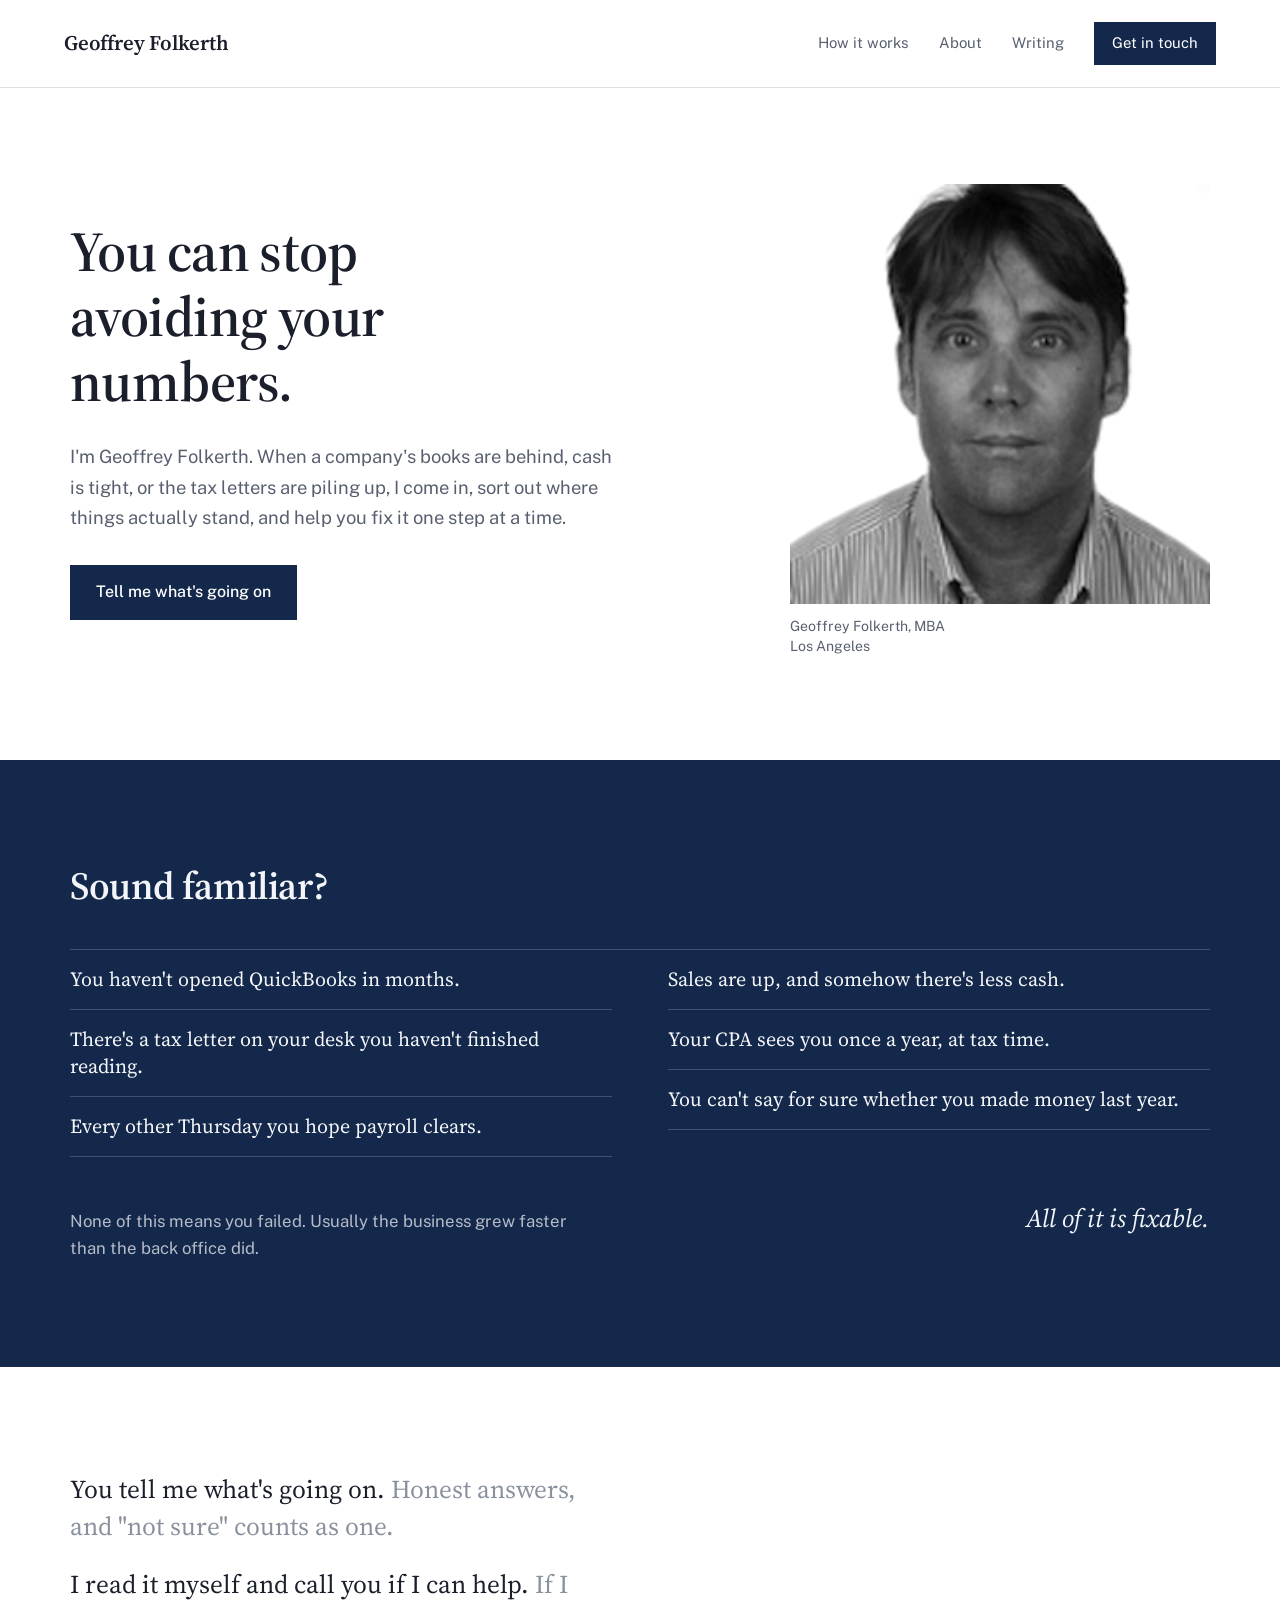
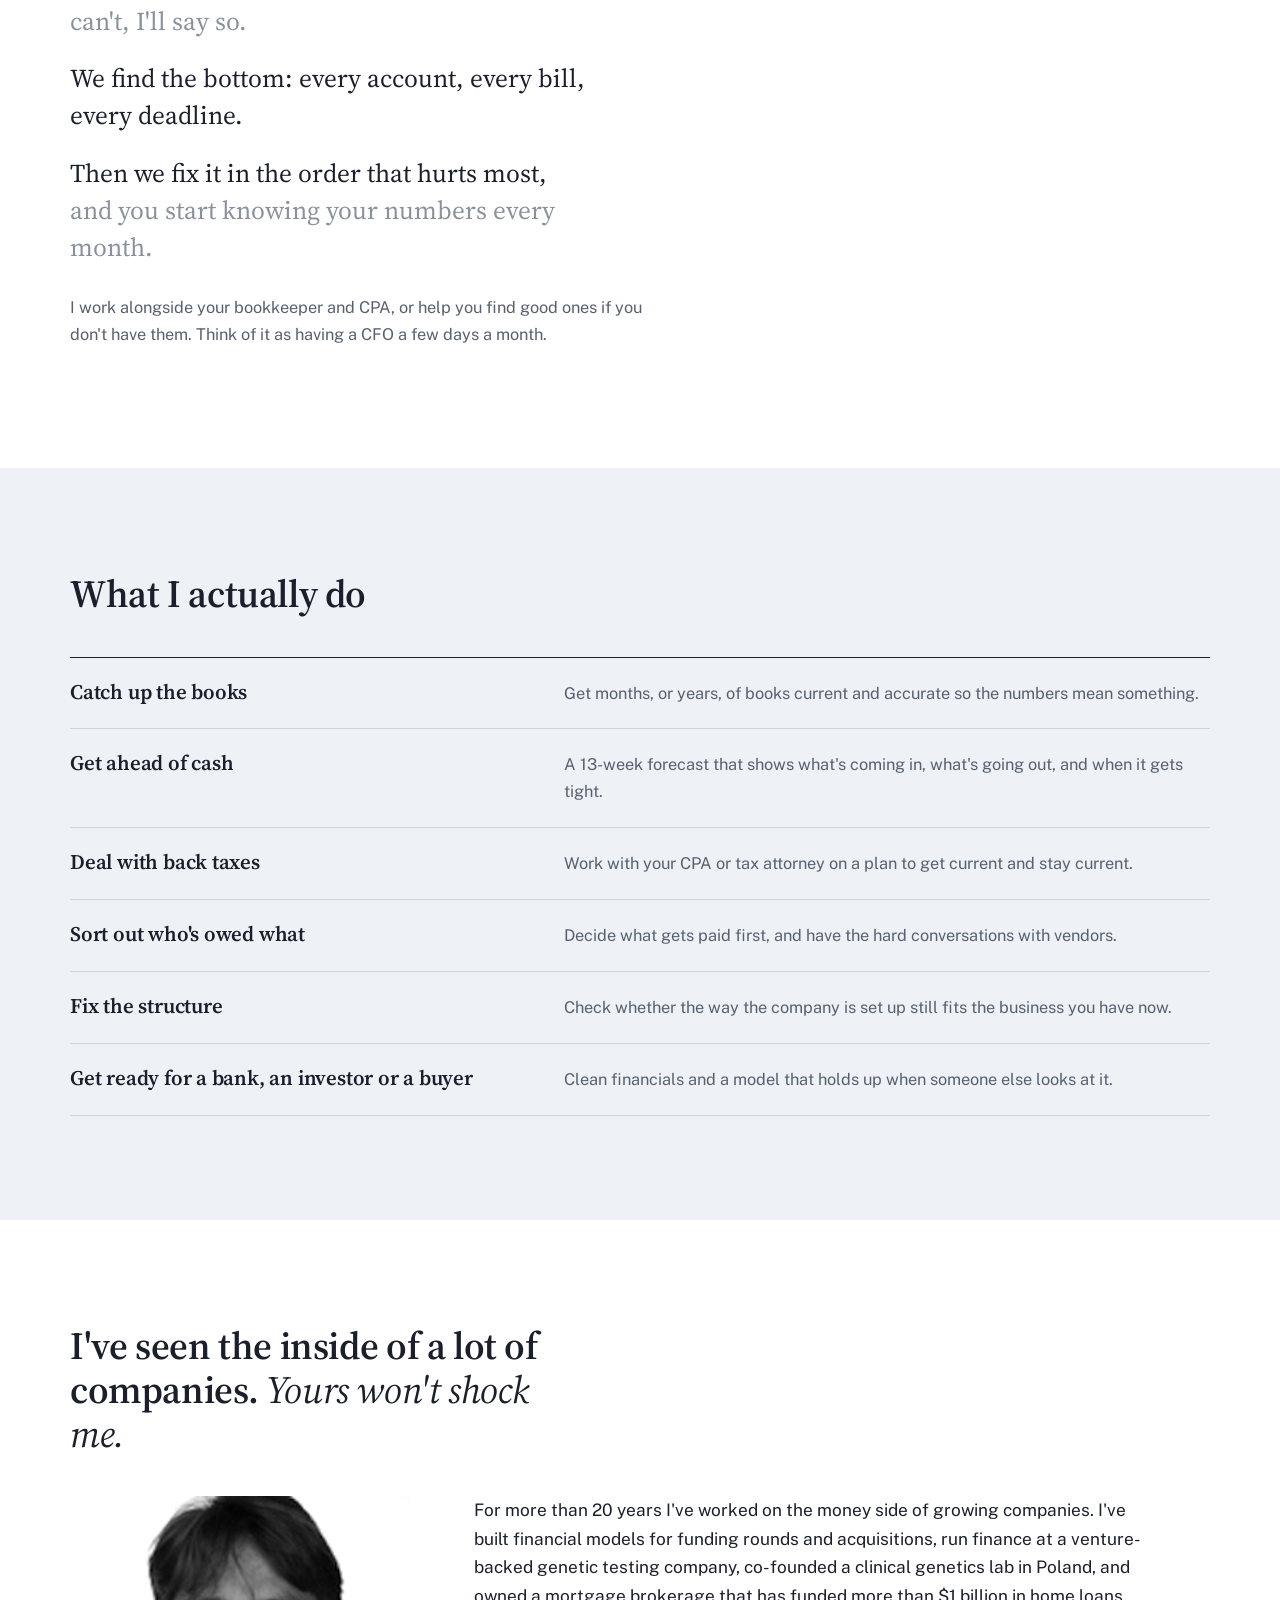
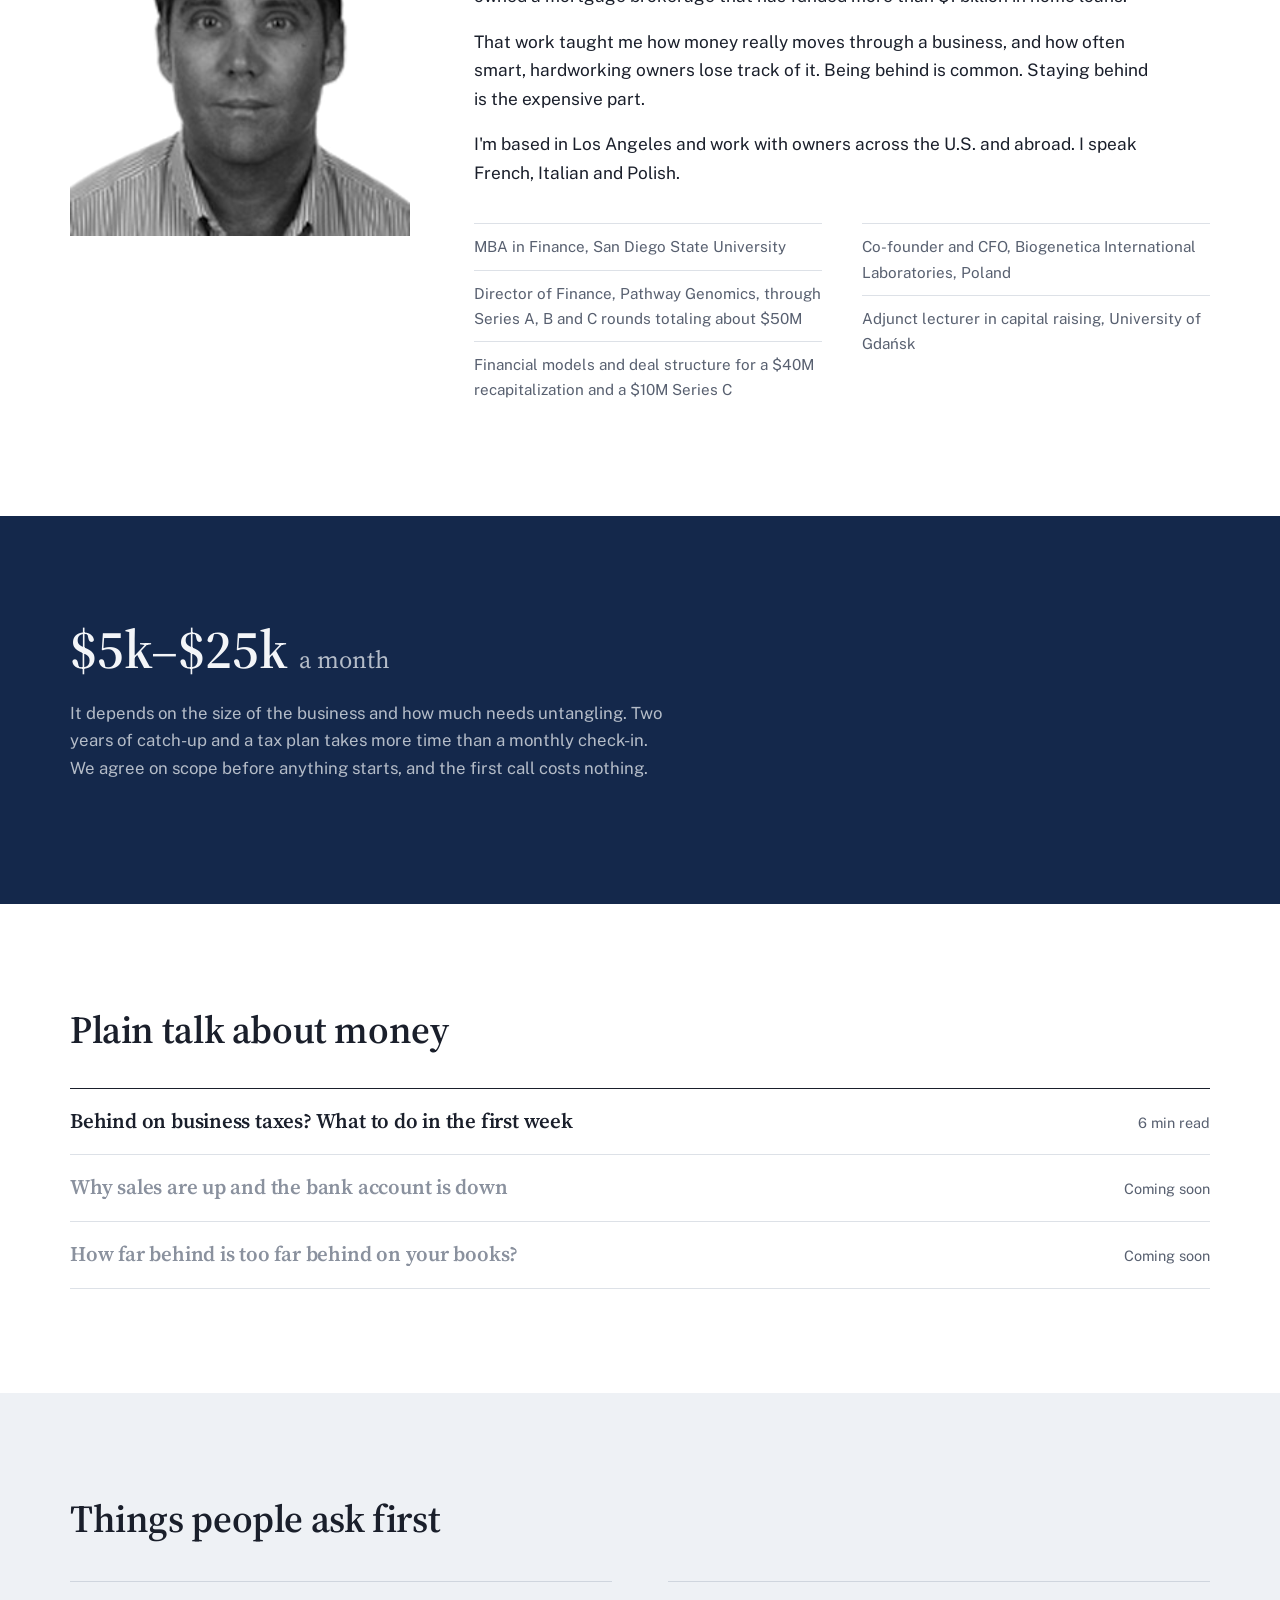
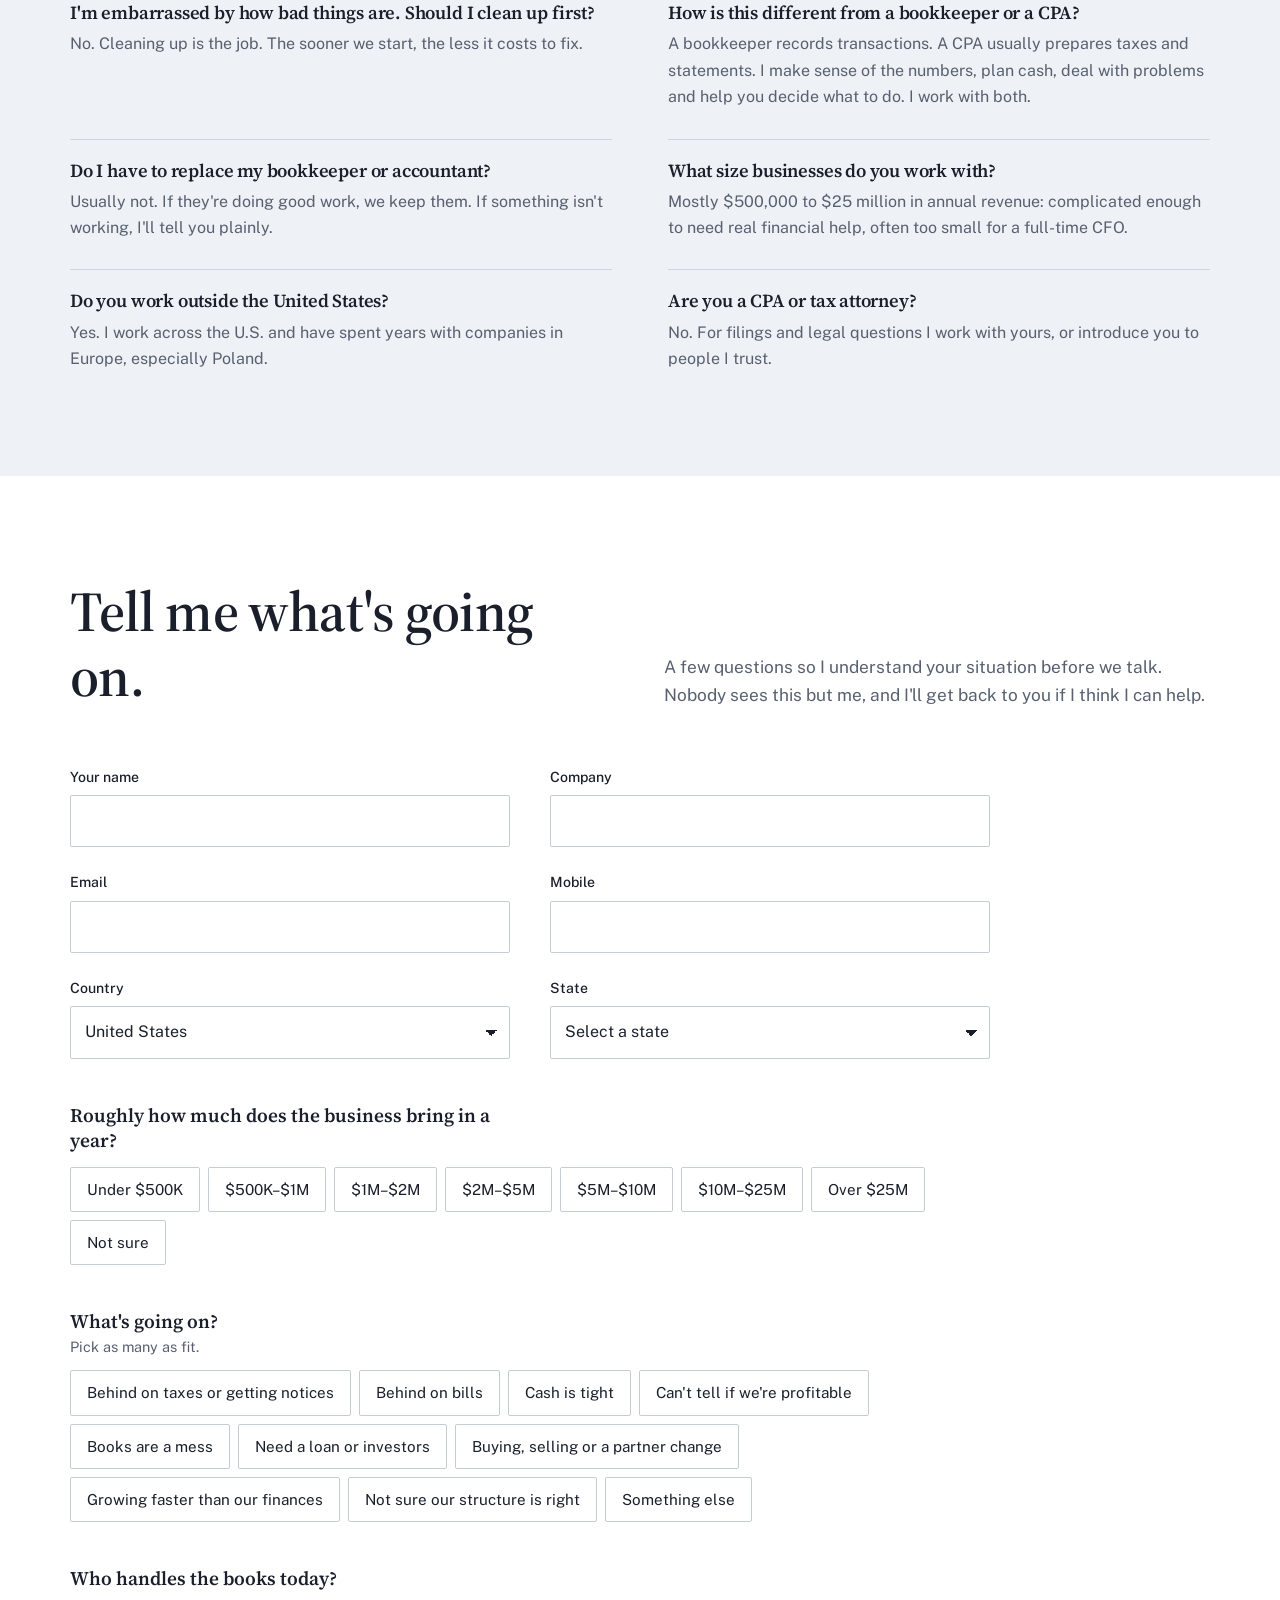
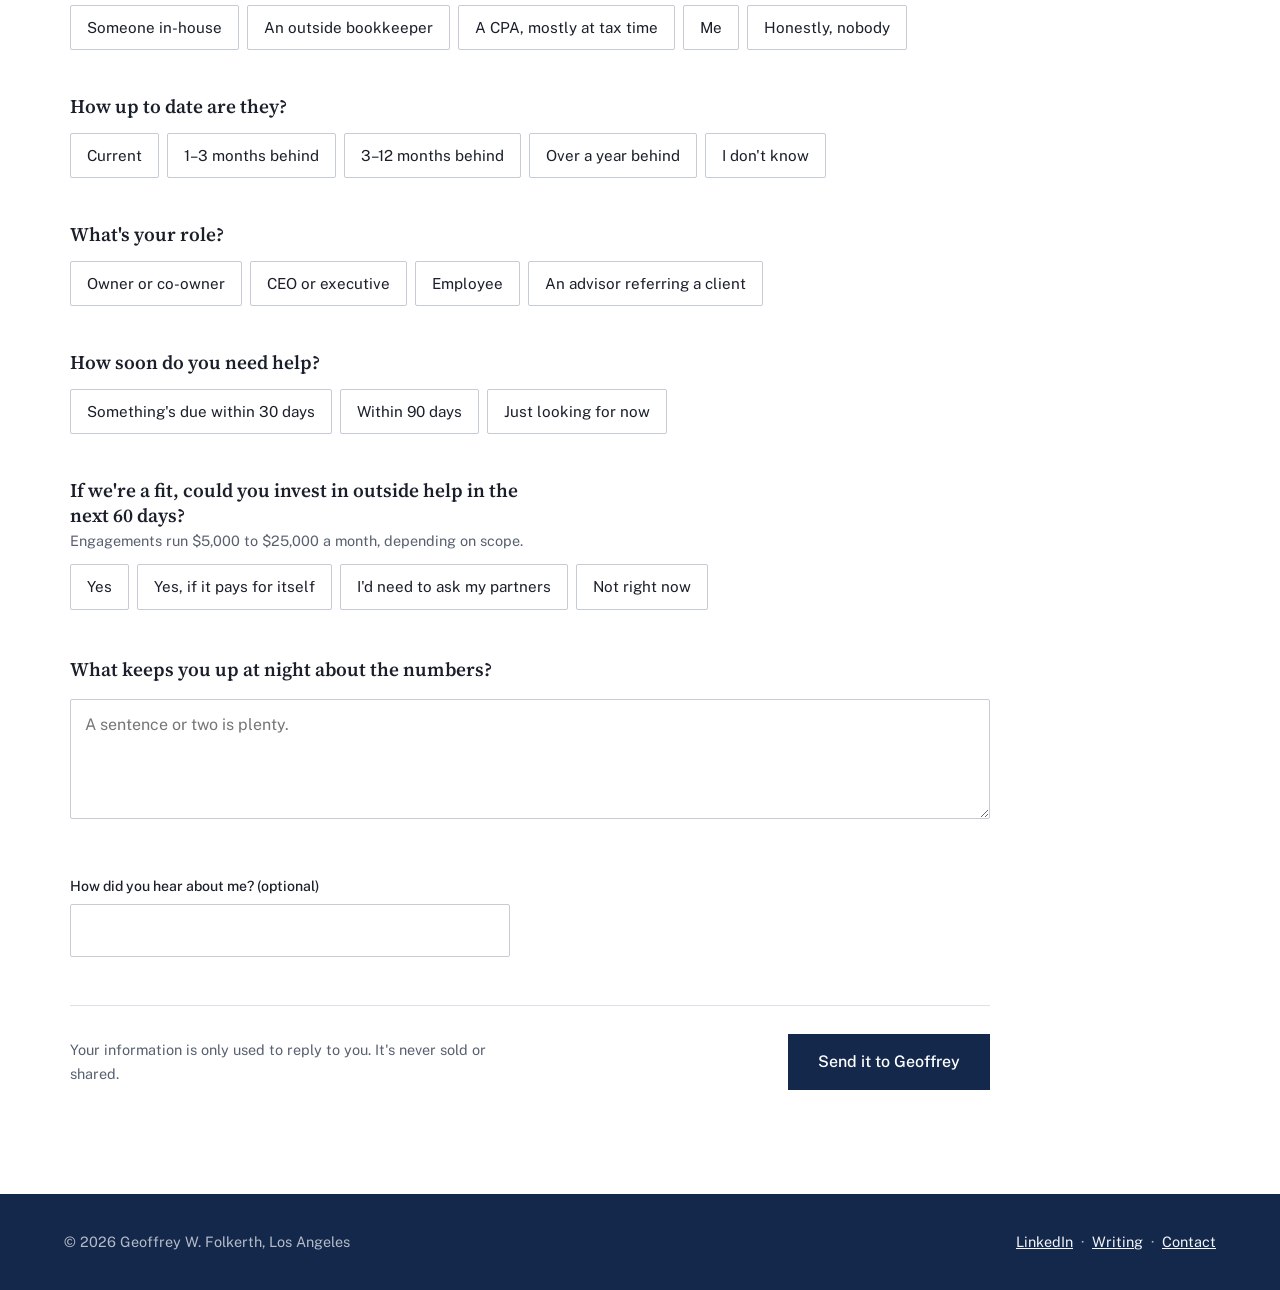
==== index.html @ 5f3867fe "Preview of Geoffrey Folkerth site" ====
<!doctype html>
<html lang="en">
<head>
  <meta charset="utf-8">
  <meta name="viewport" content="width=device-width, initial-scale=1">
  <meta name="robots" content="noindex, nofollow"><!-- PREVIEW ONLY: remove this line at launch -->
  <title>Geoffrey Folkerth | Financial Clarity for Business Owners</title>
  <meta name="description" content="Geoffrey Folkerth helps owners of $500K to $25M businesses get their finances back in order: books, cash flow, back taxes and structure. Calm, judgment-free, part-time CFO help.">
  <link rel="canonical" href="https://geoffreyfolkerth.com/">
  <meta property="og:title" content="Geoffrey Folkerth | Financial Clarity for Business Owners">
  <meta property="og:description" content="Behind on your books, bills or taxes? Geoffrey helps business owners get clear on their numbers without judgment.">
  <meta property="og:type" content="website">
  <meta property="og:url" content="https://geoffreyfolkerth.com/">
  <meta property="og:image" content="https://geoffreyfolkerth.com/images/og-image.jpg">
  <link rel="preconnect" href="https://fonts.googleapis.com">
  <link rel="preconnect" href="https://fonts.gstatic.com" crossorigin>
  <link href="https://fonts.googleapis.com/css2?family=Public+Sans:wght@400;500;600&family=Source+Serif+4:ital,opsz,wght@0,8..60,400;0,8..60,600;1,8..60,400&display=swap" rel="stylesheet">
  <link rel="stylesheet" href="styles.css">
  <script type="application/ld+json">
  {
    "@context": "https://schema.org",
    "@type": "ProfessionalService",
    "name": "Geoffrey Folkerth",
    "description": "Part-time CFO and financial cleanup services for owners of businesses with $500K to $25M in annual revenue.",
    "url": "https://geoffreyfolkerth.com/",
    "areaServed": ["United States", "Worldwide"],
    "priceRange": "$5,000 - $25,000 per month",
    "founder": {
      "@type": "Person",
      "name": "Geoffrey W. Folkerth",
      "jobTitle": "Fractional CFO",
      "alumniOf": "San Diego State University",
      "sameAs": ["https://www.linkedin.com/in/geoffreyfolkerthcfo/"]
    }
  }
  </script>
</head>
<body>

<header class="site-header">
  <a href="#top" class="wordmark">Geoffrey Folkerth</a>
  <nav class="nav">
    <a href="#how" class="hide-sm">How it works</a>
    <a href="#about" class="hide-sm">About</a>
    <a href="blog/">Writing</a>
    <a href="#contact">Get in touch</a>
  </nav>
</header>

<main id="top">

  <!-- HERO -->
  <section class="panel hero">
    <div class="panel-inner">
      <div>
        <h1 class="big">You can stop avoiding your numbers.</h1>
        <div class="hero-foot">
          <p>I'm Geoffrey Folkerth. When a company's books are behind, cash is tight, or the tax letters are piling up, I come in, sort out where things actually stand, and help you fix it one step at a time.</p>
          <a href="#contact" class="text-link">Tell me what's going on</a>
        </div>
      </div>
      <div class="portrait">
        <img src="images/geoffrey-headshot.jpg" alt="Geoffrey Folkerth" width="240" height="240">
        <p class="portrait-cap">Geoffrey Folkerth, MBA<br>Los Angeles</p>
      </div>
    </div>
  </section>

  <!-- SOUND FAMILIAR -->
  <section class="panel dark">
    <div class="panel-inner">
      <h2 class="large">Sound familiar?</h2>
      <ul class="ledger-list">
        <li>You haven't opened QuickBooks in months.</li>
        <li>There's a tax letter on your desk you haven't finished reading.</li>
        <li>Every other Thursday you hope payroll clears.</li>
        <li>Sales are up, and somehow there's less cash.</li>
        <li>Your CPA sees you once a year, at tax time.</li>
        <li>You can't say for sure whether you made money last year.</li>
      </ul>
      <div class="ledger-sum">
        <p>None of this means you failed. Usually the business grew faster than the back office did.</p>
        <p class="kicker">All of it is fixable.</p>
      </div>
    </div>
  </section>

  <!-- HOW IT WORKS -->
  <section class="panel" id="how">
    <div class="panel-inner">
      <div class="story">
        <p>You tell me what's going on. <span class="quiet">Honest answers, and "not sure" counts as one.</span></p>
        <p>I read it myself and call you if I can help. <span class="quiet">If I can't, I'll say so.</span></p>
        <p>We find the bottom: every account, every bill, every deadline.</p>
        <p>Then we fix it in the order that hurts most, <span class="quiet">and you start knowing your numbers every month.</span></p>
      </div>
      <p class="aside-note">I work alongside your bookkeeper and CPA, or help you find good ones if you don't have them. Think of it as having a CFO a few days a month.</p>
    </div>
  </section>

  <!-- WHAT I DO -->
  <section class="panel mist" id="help">
    <div class="panel-inner">
      <h2 class="large">What I actually do</h2>
      <div class="rows">
        <div class="row"><h3>Catch up the books</h3><p>Get months, or years, of books current and accurate so the numbers mean something.</p></div>
        <div class="row"><h3>Get ahead of cash</h3><p>A 13-week forecast that shows what's coming in, what's going out, and when it gets tight.</p></div>
        <div class="row"><h3>Deal with back taxes</h3><p>Work with your CPA or tax attorney on a plan to get current and stay current.</p></div>
        <div class="row"><h3>Sort out who's owed what</h3><p>Decide what gets paid first, and have the hard conversations with vendors.</p></div>
        <div class="row"><h3>Fix the structure</h3><p>Check whether the way the company is set up still fits the business you have now.</p></div>
        <div class="row"><h3>Get ready for a bank, an investor or a buyer</h3><p>Clean financials and a model that holds up when someone else looks at it.</p></div>
      </div>
    </div>
  </section>

  <!-- ABOUT -->
  <section class="panel" id="about">
    <div class="panel-inner">
      <h2 class="large">I've seen the inside of a lot of companies. <em>Yours won't shock me.</em></h2>
      <div class="about-grid">
        <div class="portrait">
          <img src="images/geoffrey-headshot.jpg" alt="Geoffrey Folkerth" width="240" height="240">
        </div>
        <div>
          <div class="letter">
            <p>For more than 20 years I've worked on the money side of growing companies. I've built financial models for funding rounds and acquisitions, run finance at a venture-backed genetic testing company, co-founded a clinical genetics lab in Poland, and owned a mortgage brokerage that has funded more than $1 billion in home loans.</p>
            <p>That work taught me how money really moves through a business, and how often smart, hardworking owners lose track of it. Being behind is common. Staying behind is the expensive part.</p>
            <p>I'm based in Los Angeles and work with owners across the U.S. and abroad. I speak French, Italian and Polish.</p>
          </div>
          <ul class="creds">
            <li>MBA in Finance, San Diego State University</li>
            <li>Director of Finance, Pathway Genomics, through Series A, B and C rounds totaling about $50M</li>
            <li>Financial models and deal structure for a $40M recapitalization and a $10M Series C</li>
            <li>Co-founder and CFO, Biogenetica International Laboratories, Poland</li>
            <li>Adjunct lecturer in capital raising, University of Gdańsk</li>
          </ul>
        </div>
      </div>
    </div>
  </section>

  <!-- PRICE -->
  <section class="panel dark price-panel">
    <div class="panel-inner">
      <div class="price-line">$5k–$25k <small>a month</small></div>
      <p>It depends on the size of the business and how much needs untangling. Two years of catch-up and a tax plan takes more time than a monthly check-in. We agree on scope before anything starts, and the first call costs nothing.</p>
    </div>
  </section>

  <!-- WRITING -->
  <section class="panel" id="blog">
    <div class="panel-inner">
      <h2 class="large">Plain talk about money</h2>
      <div class="writing">
        <a href="blog/behind-on-business-taxes-first-week.html"><h3>Behind on business taxes? What to do in the first week</h3><span>6 min read</span></a>
        <div class="soon"><h3>Why sales are up and the bank account is down</h3><span>Coming soon</span></div>
        <div class="soon"><h3>How far behind is too far behind on your books?</h3><span>Coming soon</span></div>
      </div>
    </div>
  </section>

  <!-- FAQ -->
  <section class="panel mist">
    <div class="panel-inner">
      <h2 class="large">Things people ask first</h2>
      <div class="qa">
        <div><h3>I'm embarrassed by how bad things are. Should I clean up first?</h3><p>No. Cleaning up is the job. The sooner we start, the less it costs to fix.</p></div>
        <div><h3>How is this different from a bookkeeper or a CPA?</h3><p>A bookkeeper records transactions. A CPA usually prepares taxes and statements. I make sense of the numbers, plan cash, deal with problems and help you decide what to do. I work with both.</p></div>
        <div><h3>Do I have to replace my bookkeeper or accountant?</h3><p>Usually not. If they're doing good work, we keep them. If something isn't working, I'll tell you plainly.</p></div>
        <div><h3>What size businesses do you work with?</h3><p>Mostly $500,000 to $25 million in annual revenue: complicated enough to need real financial help, often too small for a full-time CFO.</p></div>
        <div><h3>Do you work outside the United States?</h3><p>Yes. I work across the U.S. and have spent years with companies in Europe, especially Poland.</p></div>
        <div><h3>Are you a CPA or tax attorney?</h3><p>No. For filings and legal questions I work with yours, or introduce you to people I trust.</p></div>
      </div>
    </div>
  </section>

  <!-- CONTACT -->
  <section class="panel contact" id="contact">
    <div class="panel-inner">
      <div class="contact-intro">
        <h2 class="big">Tell me what's going on.</h2>
        <p>A few questions so I understand your situation before we talk. Nobody sees this but me, and I'll get back to you if I think I can help.</p>
      </div>

      <form id="lead-form" action="https://formspree.io/f/YOUR_FORM_ID" method="POST" novalidate>
        <input type="hidden" name="_subject" id="subject" value="New inquiry from website">
        <input type="hidden" name="fit_score" id="fit_score" value="">
        <input type="text" name="_gotcha" style="display:none" tabindex="-1" autocomplete="off">

        <div class="fields">
          <div class="field"><label for="name">Your name</label><input type="text" id="name" name="name" autocomplete="name" required></div>
          <div class="field"><label for="company">Company</label><input type="text" id="company" name="company" autocomplete="organization" required></div>
          <div class="field"><label for="email">Email</label><input type="email" id="email" name="email" autocomplete="email" required></div>
          <div class="field"><label for="phone">Mobile</label><input type="tel" id="phone" name="mobile" autocomplete="tel" required></div>
          <div class="field"><label for="country">Country</label><select id="country" name="country" required></select></div>
          <div class="field" id="state-field"><label for="state">State</label><select id="state" name="state"></select></div>
        </div>

        <fieldset>
          <legend>Roughly how much does the business bring in a year?</legend>
          <div class="choices">
            <label><input type="radio" name="revenue" value="Under $500K" required><span>Under $500K</span></label>
            <label><input type="radio" name="revenue" value="$500K–$1M"><span>$500K–$1M</span></label>
            <label><input type="radio" name="revenue" value="$1M–$2M"><span>$1M–$2M</span></label>
            <label><input type="radio" name="revenue" value="$2M–$5M"><span>$2M–$5M</span></label>
            <label><input type="radio" name="revenue" value="$5M–$10M"><span>$5M–$10M</span></label>
            <label><input type="radio" name="revenue" value="$10M–$25M"><span>$10M–$25M</span></label>
            <label><input type="radio" name="revenue" value="Over $25M"><span>Over $25M</span></label>
            <label><input type="radio" name="revenue" value="Not sure"><span>Not sure</span></label>
          </div>
        </fieldset>

        <fieldset>
          <legend>What's going on?<small>Pick as many as fit.</small></legend>
          <div class="choices">
            <label><input type="checkbox" name="situation" value="Behind on taxes / tax notices"><span>Behind on taxes or getting notices</span></label>
            <label><input type="checkbox" name="situation" value="Behind on bills / vendors"><span>Behind on bills</span></label>
            <label><input type="checkbox" name="situation" value="Cash is tight / payroll stress"><span>Cash is tight</span></label>
            <label><input type="checkbox" name="situation" value="Can't tell if profitable"><span>Can't tell if we're profitable</span></label>
            <label><input type="checkbox" name="situation" value="Books are behind or a mess"><span>Books are a mess</span></label>
            <label><input type="checkbox" name="situation" value="Need a loan or investors"><span>Need a loan or investors</span></label>
            <label><input type="checkbox" name="situation" value="Buying, selling, or partner change"><span>Buying, selling or a partner change</span></label>
            <label><input type="checkbox" name="situation" value="Growing faster than finances"><span>Growing faster than our finances</span></label>
            <label><input type="checkbox" name="situation" value="Company structure questions"><span>Not sure our structure is right</span></label>
            <label><input type="checkbox" name="situation" value="Other"><span>Something else</span></label>
          </div>
        </fieldset>

        <fieldset>
          <legend>Who handles the books today?</legend>
          <div class="choices">
            <label><input type="radio" name="bookkeeping" value="In-house bookkeeper or accountant" required><span>Someone in-house</span></label>
            <label><input type="radio" name="bookkeeping" value="Outside bookkeeper"><span>An outside bookkeeper</span></label>
            <label><input type="radio" name="bookkeeping" value="CPA at tax time only"><span>A CPA, mostly at tax time</span></label>
            <label><input type="radio" name="bookkeeping" value="Owner does it"><span>Me</span></label>
            <label><input type="radio" name="bookkeeping" value="Nobody"><span>Honestly, nobody</span></label>
          </div>
        </fieldset>

        <fieldset>
          <legend>How up to date are they?</legend>
          <div class="choices">
            <label><input type="radio" name="books_current" value="Current" required><span>Current</span></label>
            <label><input type="radio" name="books_current" value="1–3 months behind"><span>1–3 months behind</span></label>
            <label><input type="radio" name="books_current" value="3–12 months behind"><span>3–12 months behind</span></label>
            <label><input type="radio" name="books_current" value="Over a year behind"><span>Over a year behind</span></label>
            <label><input type="radio" name="books_current" value="Don't know"><span>I don't know</span></label>
          </div>
        </fieldset>

        <fieldset>
          <legend>What's your role?</legend>
          <div class="choices">
            <label><input type="radio" name="role" value="Owner / co-owner" required><span>Owner or co-owner</span></label>
            <label><input type="radio" name="role" value="CEO / executive (not owner)"><span>CEO or executive</span></label>
            <label><input type="radio" name="role" value="Employee"><span>Employee</span></label>
            <label><input type="radio" name="role" value="Referring advisor (CPA, attorney, banker)"><span>An advisor referring a client</span></label>
          </div>
        </fieldset>

        <fieldset>
          <legend>How soon do you need help?</legend>
          <div class="choices">
            <label><input type="radio" name="timing" value="Urgent: deadline in 30 days" required><span>Something's due within 30 days</span></label>
            <label><input type="radio" name="timing" value="Within 90 days"><span>Within 90 days</span></label>
            <label><input type="radio" name="timing" value="Exploring"><span>Just looking for now</span></label>
          </div>
        </fieldset>

        <fieldset>
          <legend>If we're a fit, could you invest in outside help in the next 60 days?<small>Engagements run $5,000 to $25,000 a month, depending on scope.</small></legend>
          <div class="choices">
            <label><input type="radio" name="investment" value="Yes" required><span>Yes</span></label>
            <label><input type="radio" name="investment" value="Yes, if it pays for itself"><span>Yes, if it pays for itself</span></label>
            <label><input type="radio" name="investment" value="Need to talk to partners"><span>I'd need to ask my partners</span></label>
            <label><input type="radio" name="investment" value="Not right now"><span>Not right now</span></label>
          </div>
        </fieldset>

        <div class="free">
          <label for="worry">What keeps you up at night about the numbers?</label>
          <textarea id="worry" name="biggest_worry" placeholder="A sentence or two is plenty."></textarea>
        </div>

        <div class="fields" style="margin-top:48px">
          <div class="field"><label for="referral">How did you hear about me? (optional)</label><input type="text" id="referral" name="referral_source"></div>
        </div>

        <div class="form-foot">
          <p>Your information is only used to reply to you. It's never sold or shared.</p>
          <button type="submit" class="send">Send it to Geoffrey</button>
        </div>
        <div class="form-status hidden" id="form-status" role="alert"></div>
      </form>

      <div class="thanks hidden" id="thanks">
        <h3>Thank you. That took some nerve.</h3>
        <p>I'll read what you sent myself. If it looks like I can help, I'll call or email within two business days.</p>
      </div>
    </div>
  </section>

</main>

<footer class="site-footer">
  <div>&copy; <span id="year">2026</span> Geoffrey W. Folkerth, Los Angeles</div>
  <div><a href="https://www.linkedin.com/in/geoffreyfolkerthcfo/" rel="noopener">LinkedIn</a> &nbsp;·&nbsp; <a href="blog/">Writing</a> &nbsp;·&nbsp; <a href="#contact">Contact</a></div>
</footer>

<script src="main.js"></script>
</body>
</html>
---- styles.css ----
:root {
  --paper: #ffffff;
  --ink: #1a1f2b;
  --muted: #586070;
  --faint: #8a919e;
  --rule: #dde1e7;
  --navy: #14284b;
  --navy-hover: #0d1b34;
  --mist: #eef1f5;
  --on-dark: #f3f5f8;
  --on-dark-muted: rgba(243,245,248,.72);
  --on-dark-rule: rgba(243,245,248,.2);
  --display: "Source Serif 4", Georgia, "Times New Roman", serif;
  --body: "Public Sans", -apple-system, BlinkMacSystemFont, "Helvetica Neue", sans-serif;
  --gutter: clamp(20px, 5vw, 64px);
}

* { box-sizing: border-box; }
html { scroll-behavior: smooth; }
body { margin: 0; background: var(--paper); color: var(--ink); font-family: var(--body); font-size: 17px; line-height: 1.65; -webkit-font-smoothing: antialiased; }
img { max-width: 100%; display: block; }
a { color: inherit; }
p { margin: 0 0 1em; }
h1, h2, h3 { font-family: var(--display); font-weight: 600; margin: 0; line-height: 1.15; letter-spacing: -0.01em; }
em { font-style: italic; font-weight: 400; }

/* Sections */
.panel { padding: 104px var(--gutter); border-top: 1px solid var(--rule); }
.panel-inner { width: 100%; max-width: 1140px; margin: 0 auto; }
.big { font-size: clamp(2.3rem, 4.4vw, 3.6rem); }
.large { font-size: clamp(1.8rem, 3vw, 2.5rem); max-width: 26ch; }

.panel.dark, .panel.mist { border-top: 0; }
.panel.dark { background: var(--navy); color: var(--on-dark); }
.panel.mist { background: var(--mist); }
.panel.dark p, .panel.dark .price-line small { color: var(--on-dark-muted); }
.panel.dark .ledger-list, .panel.dark .ledger-list li { border-color: var(--on-dark-rule); }
.panel.mist .row, .panel.mist .qa > div { border-color: #cfd5de; }
.panel.dark + .panel, .panel.mist + .panel { border-top: 0; }

/* Header */
.site-header { padding: 22px var(--gutter); display: flex; justify-content: space-between; align-items: center; border-bottom: 1px solid var(--rule); background: var(--paper); }
.site-header.solid { }
.wordmark { font-family: var(--display); font-weight: 600; font-size: 1.3rem; text-decoration: none; letter-spacing: -0.01em; }
.nav { display: flex; gap: 30px; font-size: .93rem; align-items: center; }
.nav a { text-decoration: none; color: var(--muted); }
.nav a:hover { color: var(--ink); }
.nav a:last-child { color: #fff; background: var(--navy); padding: 9px 18px; }
.nav a:last-child:hover { background: var(--navy-hover); }

.text-link { display: inline-block; background: var(--navy); color: #fff; text-decoration: none; font-weight: 500; font-size: 1rem; padding: 14px 26px; }
.text-link:hover { background: var(--navy-hover); }

/* Hero */
.hero { border-top: 0; padding-top: 96px; padding-bottom: 104px; }
.hero .panel-inner { display: grid; grid-template-columns: minmax(0, 1fr) 420px; gap: 64px; align-items: center; }
.hero h1 { max-width: 16ch; }
.hero-foot { margin-top: 28px; }
.hero-foot > div { display: contents; }
.hero-foot p { max-width: 50ch; font-size: 1.15rem; color: var(--muted); margin-bottom: 32px; }
.portrait img { width: 420px; height: 420px; object-fit: cover; filter: grayscale(1) contrast(1.04); }
.portrait-cap { font-size: .88rem !important; color: var(--muted); margin: 12px 0 0 !important; line-height: 1.45; }

/* Sound familiar */
.ledger-list { list-style: none; padding: 0; margin: 40px 0 0; border-top: 1px solid var(--rule); columns: 2; column-gap: 56px; }
.ledger-list li { break-inside: avoid; font-family: var(--display); font-size: 1.25rem; line-height: 1.35; padding: 16px 0; border-bottom: 1px solid var(--rule); }
.ledger-sum { display: flex; justify-content: space-between; align-items: baseline; gap: 32px; margin-top: 40px; flex-wrap: wrap; }
.ledger-sum p { font-size: 1.05rem; max-width: 52ch; margin: 0; }
.ledger-sum .kicker { font-family: var(--display); font-style: italic; font-size: 1.6rem; color: var(--on-dark) !important; }

/* How it works */
.story { font-family: var(--display); font-size: clamp(1.35rem, 2vw, 1.7rem); line-height: 1.45; max-width: 40ch; }
.story p { margin: 0 0 .8em; }
.story .quiet { color: var(--faint); }
.aside-note { margin-top: 28px; font-size: 1.02rem; color: var(--muted); max-width: 60ch; }

/* What I do */
.rows { margin-top: 40px; border-top: 1px solid var(--ink); }
.row { display: grid; grid-template-columns: minmax(0, 5fr) minmax(0, 7fr); gap: 32px; padding: 22px 0; border-bottom: 1px solid var(--rule); align-items: baseline; }
.row h3 { font-size: 1.3rem; }
.row p { margin: 0; color: var(--muted); font-size: 1.02rem; }

/* About */
.about-grid { display: grid; grid-template-columns: 340px minmax(0, 1fr); gap: 64px; align-items: start; margin-top: 40px; }
.about-grid .portrait img { width: 340px; height: 340px; }
.letter { font-size: 1.08rem; max-width: 62ch; }
.creds { list-style: none; padding: 0; margin: 36px 0 0; font-size: .95rem; color: var(--muted); columns: 2; column-gap: 40px; }
.creds li { break-inside: avoid; padding: 10px 0; border-top: 1px solid var(--rule); }

/* Price */
.price-line { font-family: var(--display); font-weight: 600; font-size: clamp(2.2rem, 4.4vw, 3.4rem); line-height: 1.1; }
.price-line small { font-size: .45em; font-weight: 400; }
.price-panel p { max-width: 60ch; font-size: 1.05rem; margin-top: 20px; }

/* Writing list */
.writing { margin-top: 36px; border-top: 1px solid var(--ink); }
.writing a, .writing div { display: grid; grid-template-columns: minmax(0, 1fr) auto; gap: 24px; padding: 20px 0; border-bottom: 1px solid var(--rule); text-decoration: none; align-items: baseline; }
.writing h3 { font-size: 1.3rem; }
.writing span { color: var(--muted); font-size: .9rem; white-space: nowrap; }
.writing a:hover h3 { color: var(--navy); text-decoration: underline; text-underline-offset: 4px; }
.writing .soon { color: var(--faint); }

/* FAQ */
.qa { display: grid; grid-template-columns: minmax(0, 1fr) minmax(0, 1fr); gap: 28px 56px; margin-top: 40px; }
.qa h3 { font-size: 1.15rem; margin-bottom: 8px; }
.qa p { color: var(--muted); margin: 0; font-size: 1rem; }
.qa > div { padding-top: 20px; border-top: 1px solid var(--rule); }

/* Form */
.contact-intro { display: grid; grid-template-columns: minmax(0, 1fr) minmax(0, 1fr); gap: 48px; align-items: end; }
.contact-intro p { font-size: 1.08rem; color: var(--muted); margin: 0; }
form { margin-top: 56px; max-width: 920px; }
.fields { display: grid; grid-template-columns: 1fr 1fr; gap: 24px 40px; }
.field { display: flex; flex-direction: column; gap: 6px; }
.field label { font-size: .88rem; font-weight: 500; color: var(--ink); }
input[type=text], input[type=email], input[type=tel], select, textarea {
  font: inherit; font-size: 1rem; padding: 12px 14px; border: 1px solid #c5ccd6; border-radius: 2px; background: #fff; color: var(--ink); width: 100%; -webkit-appearance: none; appearance: none;
}
select { background-image: linear-gradient(45deg, transparent 50%, var(--ink) 50%), linear-gradient(135deg, var(--ink) 50%, transparent 50%); background-position: calc(100% - 18px) 52%, calc(100% - 12px) 52%; background-size: 6px 6px; background-repeat: no-repeat; padding-right: 36px; }
input:focus, select:focus, textarea:focus { outline: none; border-color: var(--navy); box-shadow: 0 0 0 3px rgba(20,40,75,.12); }
textarea { min-height: 120px; resize: vertical; }
fieldset { border: 0; padding: 0; margin: 44px 0 0; }
fieldset legend { font-family: var(--display); font-weight: 600; font-size: 1.2rem; line-height: 1.3; margin-bottom: 14px; padding: 0; max-width: 46ch; }
fieldset legend small { display: block; font-family: var(--body); font-weight: 400; font-size: .9rem; color: var(--muted); margin-top: 4px; }
.choices { display: flex; flex-wrap: wrap; gap: 8px; }
.choices label { position: relative; cursor: pointer; }
.choices input { position: absolute; opacity: 0; pointer-events: none; }
.choices span { display: inline-block; padding: 9px 16px; border: 1px solid #c5ccd6; border-radius: 2px; font-size: .95rem; background: #fff; transition: border-color .15s, background .15s, color .15s; }
.choices label:hover span { border-color: var(--navy); }
.choices input:checked + span { background: var(--navy); border-color: var(--navy); color: #fff; }
.choices input:focus-visible + span { outline: 2px solid var(--navy); outline-offset: 2px; }
.free { margin-top: 44px; }
.free label { font-family: var(--display); font-weight: 600; font-size: 1.2rem; margin-bottom: 14px; display: block; }
.form-foot { display: flex; align-items: center; justify-content: space-between; gap: 24px; flex-wrap: wrap; margin-top: 48px; padding-top: 28px; border-top: 1px solid var(--rule); }
.form-foot p { margin: 0; font-size: .9rem; color: var(--muted); max-width: 48ch; }
.send { font: inherit; font-size: 1rem; font-weight: 500; background: var(--navy); color: #fff; border: 0; padding: 15px 30px; cursor: pointer; }
.send:hover { background: var(--navy-hover); }
.send:disabled { opacity: .6; cursor: wait; }
.hidden { display: none !important; }
.form-status { margin-top: 18px; color: #b3261e; }
.thanks { margin-top: 56px; }
.thanks h3 { font-size: clamp(1.8rem, 3vw, 2.4rem); margin-bottom: 14px; }
.thanks p { font-size: 1.08rem; color: var(--muted); max-width: 52ch; }

/* Footer */
.site-footer { padding: 36px var(--gutter); background: var(--navy); color: var(--on-dark-muted); display: flex; justify-content: space-between; gap: 24px; flex-wrap: wrap; font-size: .9rem; }
.site-footer a { color: var(--on-dark); }

/* Blog article */
.article { padding: 80px var(--gutter) 104px; }
.article-inner { max-width: 700px; margin: 0 auto; }
.article h1 { font-size: clamp(2rem, 3.6vw, 2.8rem); margin-bottom: 16px; }
.article .meta { color: var(--muted); font-size: .92rem; margin-bottom: 40px; }
.article h2 { font-size: 1.5rem; margin: 1.8em 0 .5em; }
.article p, .article li { font-size: 1.08rem; line-height: 1.75; }
.article ul { padding-left: 1.2em; }
.article li { margin-bottom: .5em; }
.video-slot { aspect-ratio: 16/9; border: 1px dashed #c5ccd6; background: var(--mist); display: flex; align-items: center; justify-content: center; color: var(--muted); font-size: .92rem; margin: 0 0 40px; text-align: center; padding: 20px; }
.short-version { border-left: 3px solid var(--navy); padding-left: 18px; margin: 8px 0 36px; }
.sub { font-size: 1.08rem; color: var(--muted); margin-top: 14px; }
.disclaimer { font-size: .88rem !important; color: var(--muted); border-top: 1px solid var(--rule); padding-top: 18px; margin-top: 48px; }
.article-cta { margin-top: 56px; padding: 32px; background: var(--mist); }
.article-cta h2 { margin-top: 0; font-size: 1.4rem; }

/* Responsive */
@media (max-width: 1100px) {
  .hero .panel-inner { grid-template-columns: minmax(0, 1fr) 320px; gap: 48px; }
  .hero .portrait img { width: 320px; height: 320px; }
}
@media (max-width: 860px) {
  body { font-size: 16px; }
  .panel { padding: 72px var(--gutter); }
  .hero { padding-top: 56px; }
  .hero .panel-inner, .contact-intro, .about-grid, .row, .qa, .fields { grid-template-columns: 1fr; }
  .hero .panel-inner { gap: 36px; }
  .hero .portrait { order: -1; }
  .portrait img, .about-grid .portrait img { width: 100%; max-width: 360px; height: auto; aspect-ratio: 1; }
  .row { gap: 6px; }
  .creds, .ledger-list { columns: 1; }
  .nav { gap: 16px; }
  .nav a:not(:last-child) { display: none; }
  .wordmark { font-size: 1.15rem; }
  .writing a, .writing div { grid-template-columns: 1fr; gap: 4px; }
}
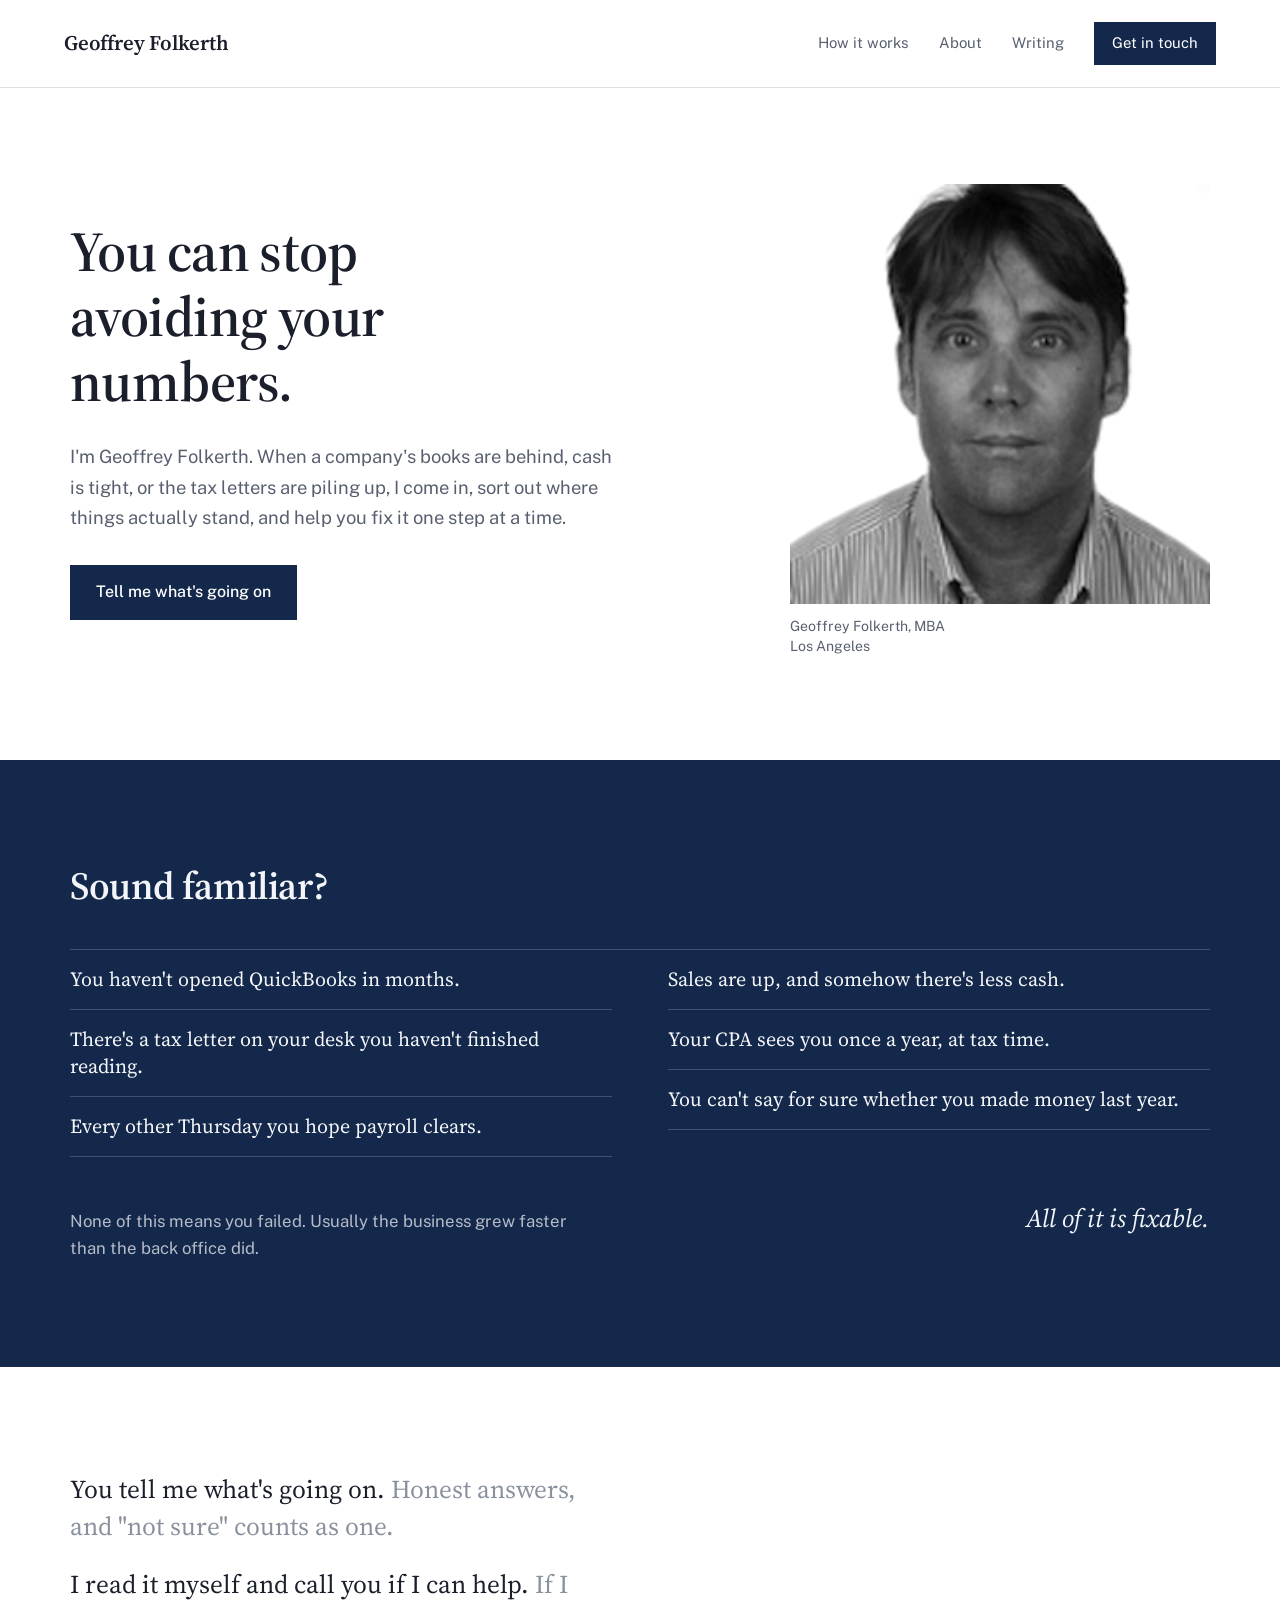
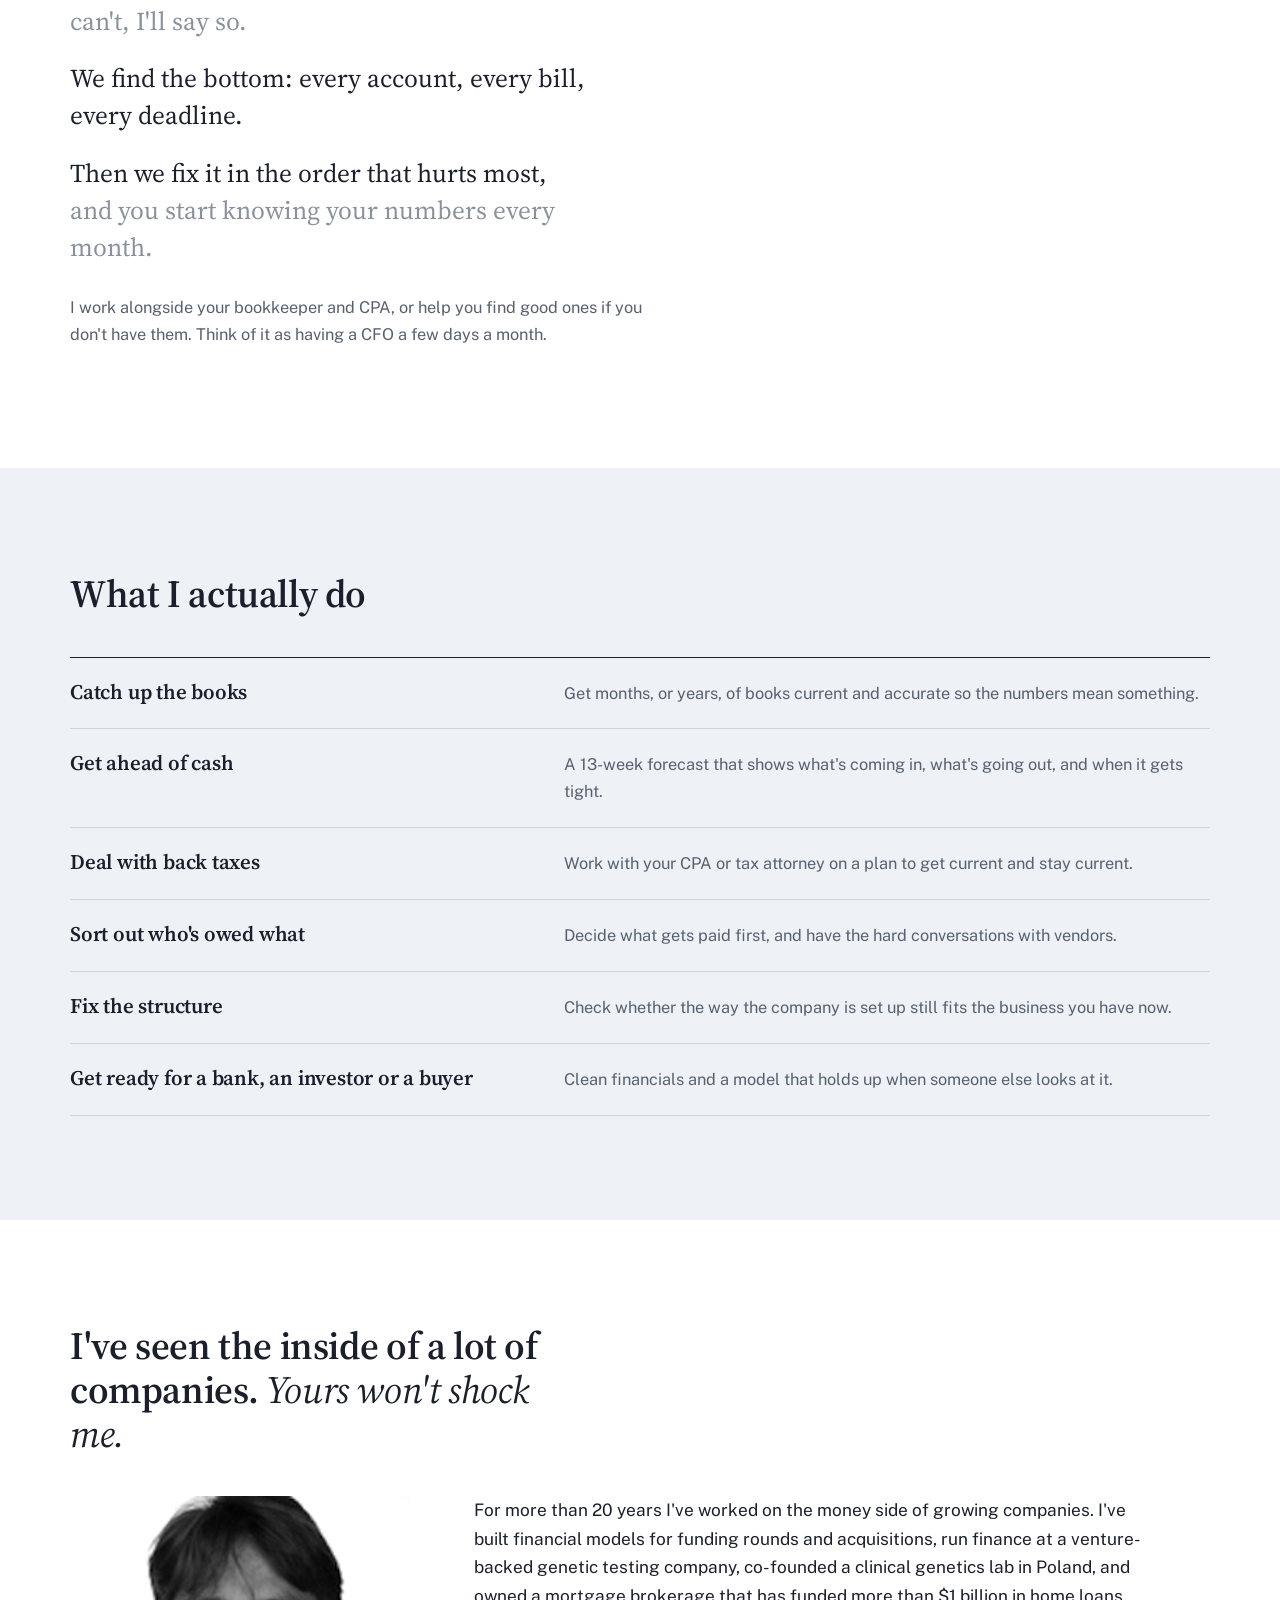
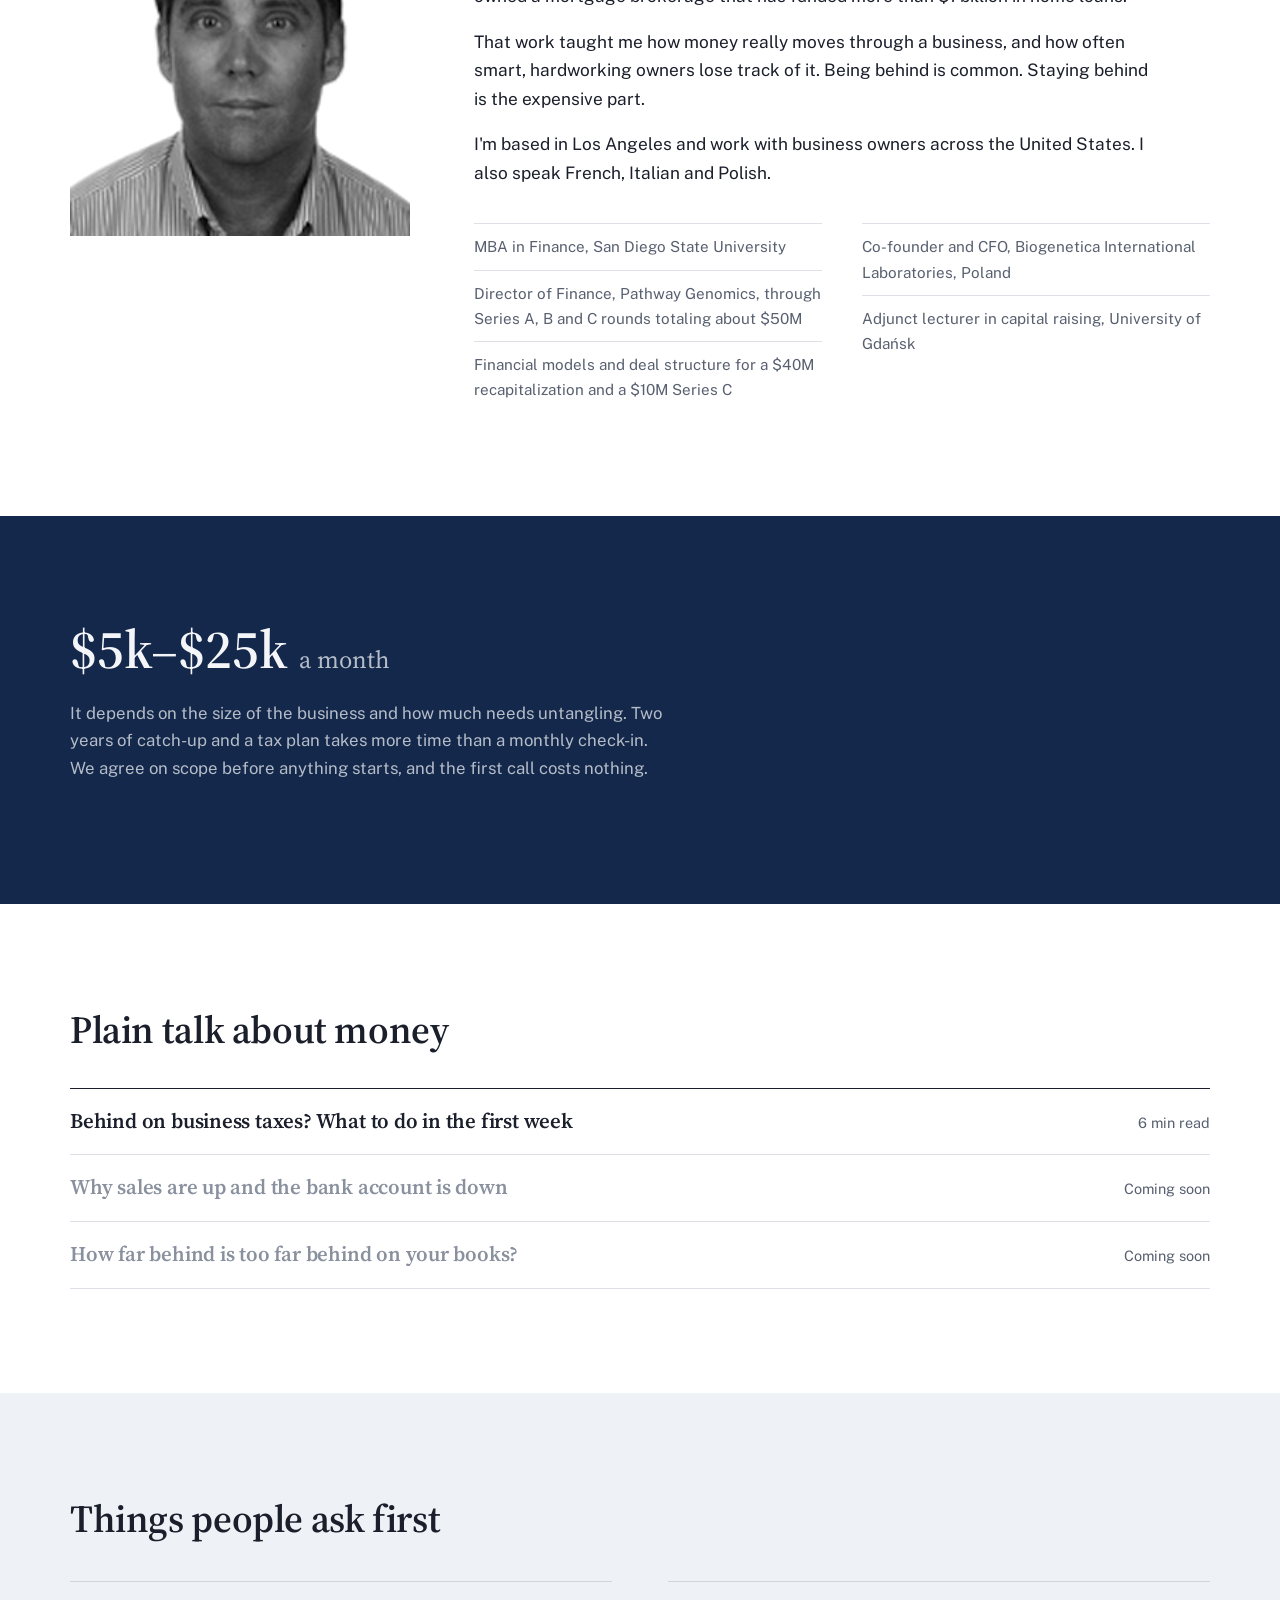
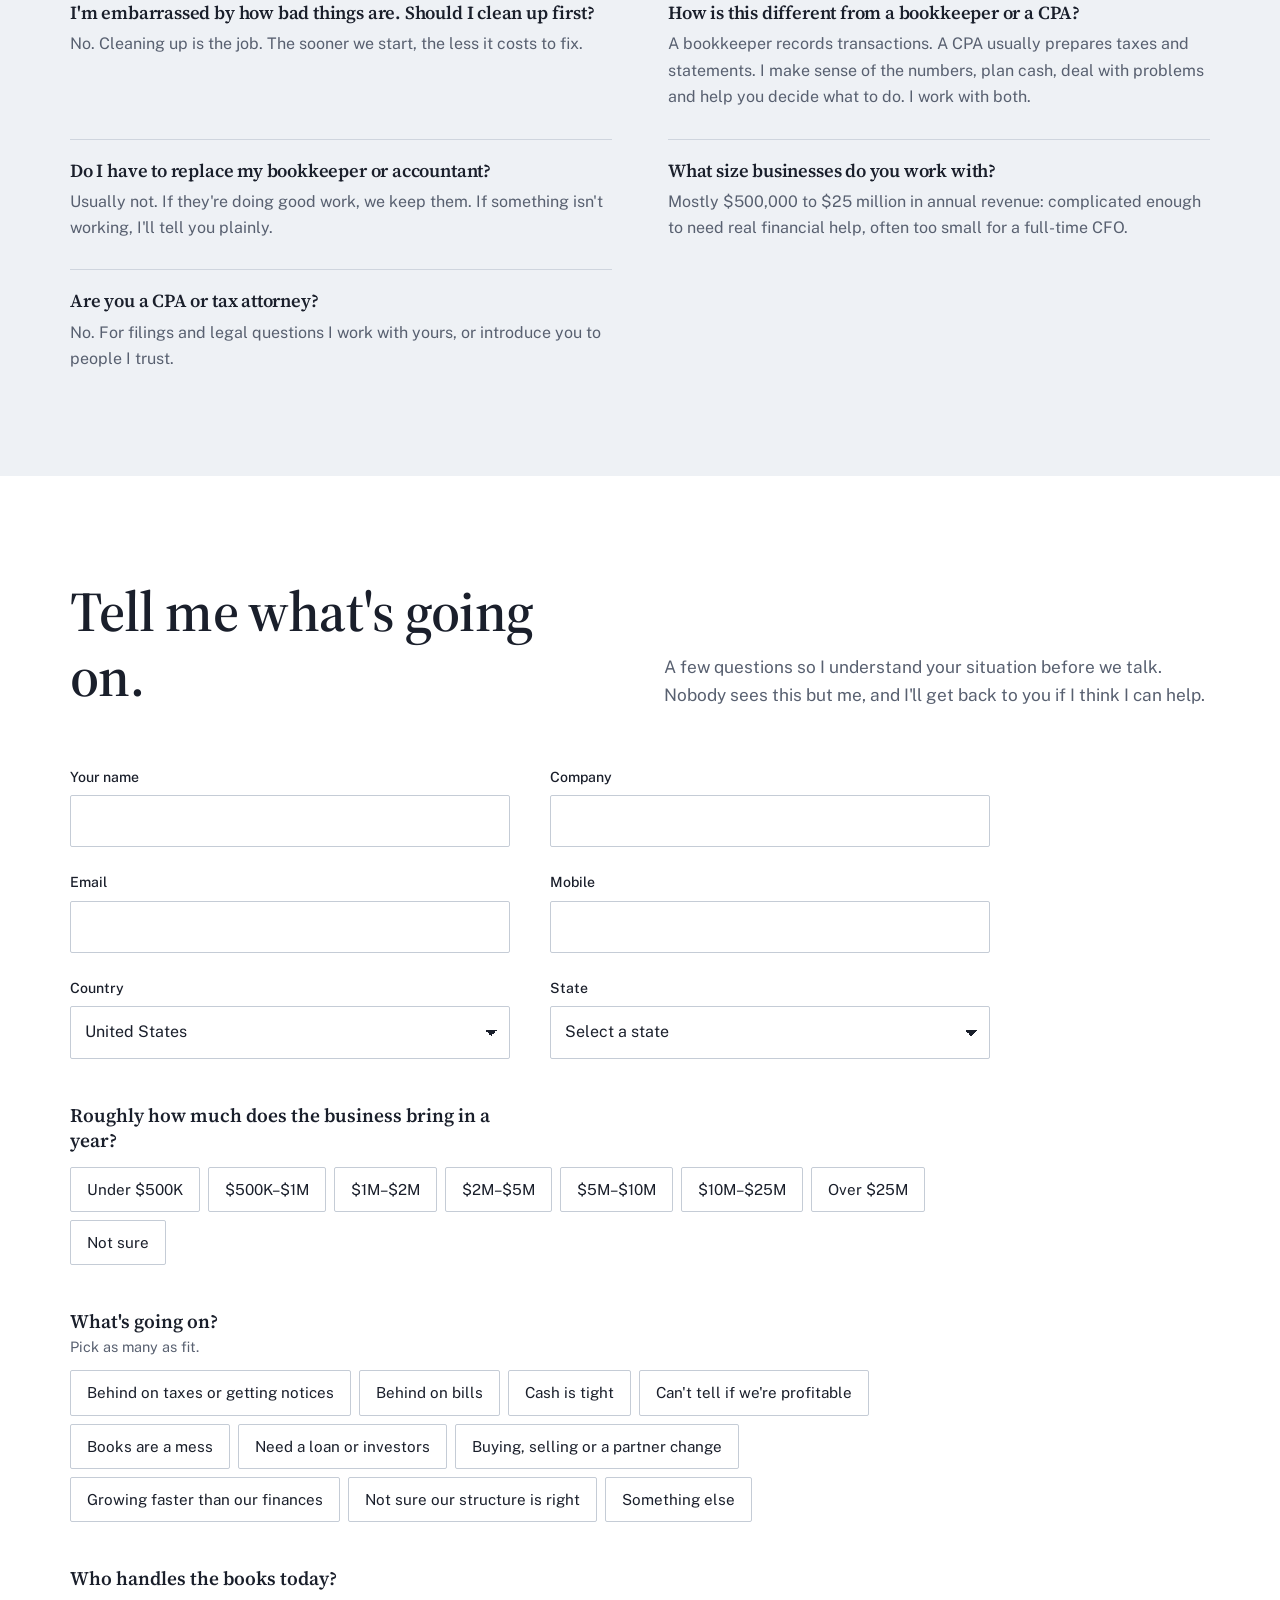
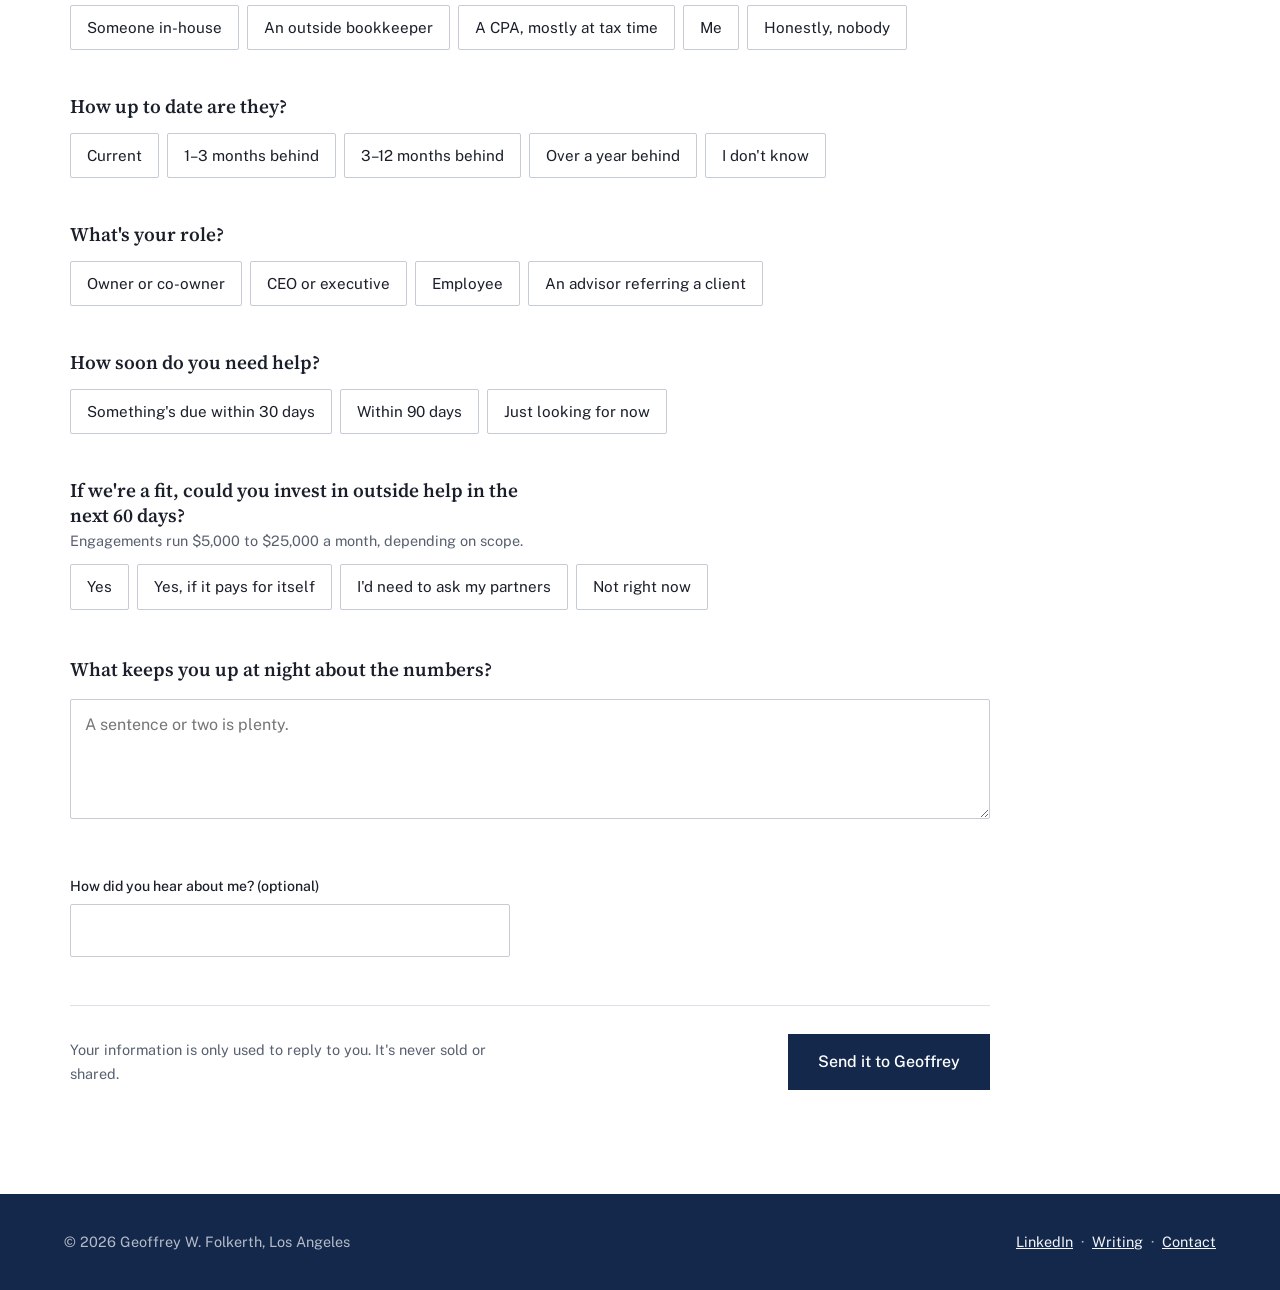
==== commit 09eb8539: "Focus on U.S. clients; remove international FAQ" ====
--- a/index.html
+++ b/index.html
@@ -23,7 +23,7 @@
     "name": "Geoffrey Folkerth",
     "description": "Part-time CFO and financial cleanup services for owners of businesses with $500K to $25M in annual revenue.",
     "url": "https://geoffreyfolkerth.com/",
-    "areaServed": ["United States", "Worldwide"],
+    "areaServed": "United States",
     "priceRange": "$5,000 - $25,000 per month",
     "founder": {
       "@type": "Person",
@@ -125,7 +125,7 @@
           <div class="letter">
             <p>For more than 20 years I've worked on the money side of growing companies. I've built financial models for funding rounds and acquisitions, run finance at a venture-backed genetic testing company, co-founded a clinical genetics lab in Poland, and owned a mortgage brokerage that has funded more than $1 billion in home loans.</p>
             <p>That work taught me how money really moves through a business, and how often smart, hardworking owners lose track of it. Being behind is common. Staying behind is the expensive part.</p>
-            <p>I'm based in Los Angeles and work with owners across the U.S. and abroad. I speak French, Italian and Polish.</p>
+            <p>I'm based in Los Angeles and work with business owners across the United States. I also speak French, Italian and Polish.</p>
           </div>
           <ul class="creds">
             <li>MBA in Finance, San Diego State University</li>
@@ -168,7 +168,6 @@
         <div><h3>How is this different from a bookkeeper or a CPA?</h3><p>A bookkeeper records transactions. A CPA usually prepares taxes and statements. I make sense of the numbers, plan cash, deal with problems and help you decide what to do. I work with both.</p></div>
         <div><h3>Do I have to replace my bookkeeper or accountant?</h3><p>Usually not. If they're doing good work, we keep them. If something isn't working, I'll tell you plainly.</p></div>
         <div><h3>What size businesses do you work with?</h3><p>Mostly $500,000 to $25 million in annual revenue: complicated enough to need real financial help, often too small for a full-time CFO.</p></div>
-        <div><h3>Do you work outside the United States?</h3><p>Yes. I work across the U.S. and have spent years with companies in Europe, especially Poland.</p></div>
         <div><h3>Are you a CPA or tax attorney?</h3><p>No. For filings and legal questions I work with yours, or introduce you to people I trust.</p></div>
       </div>
     </div>
